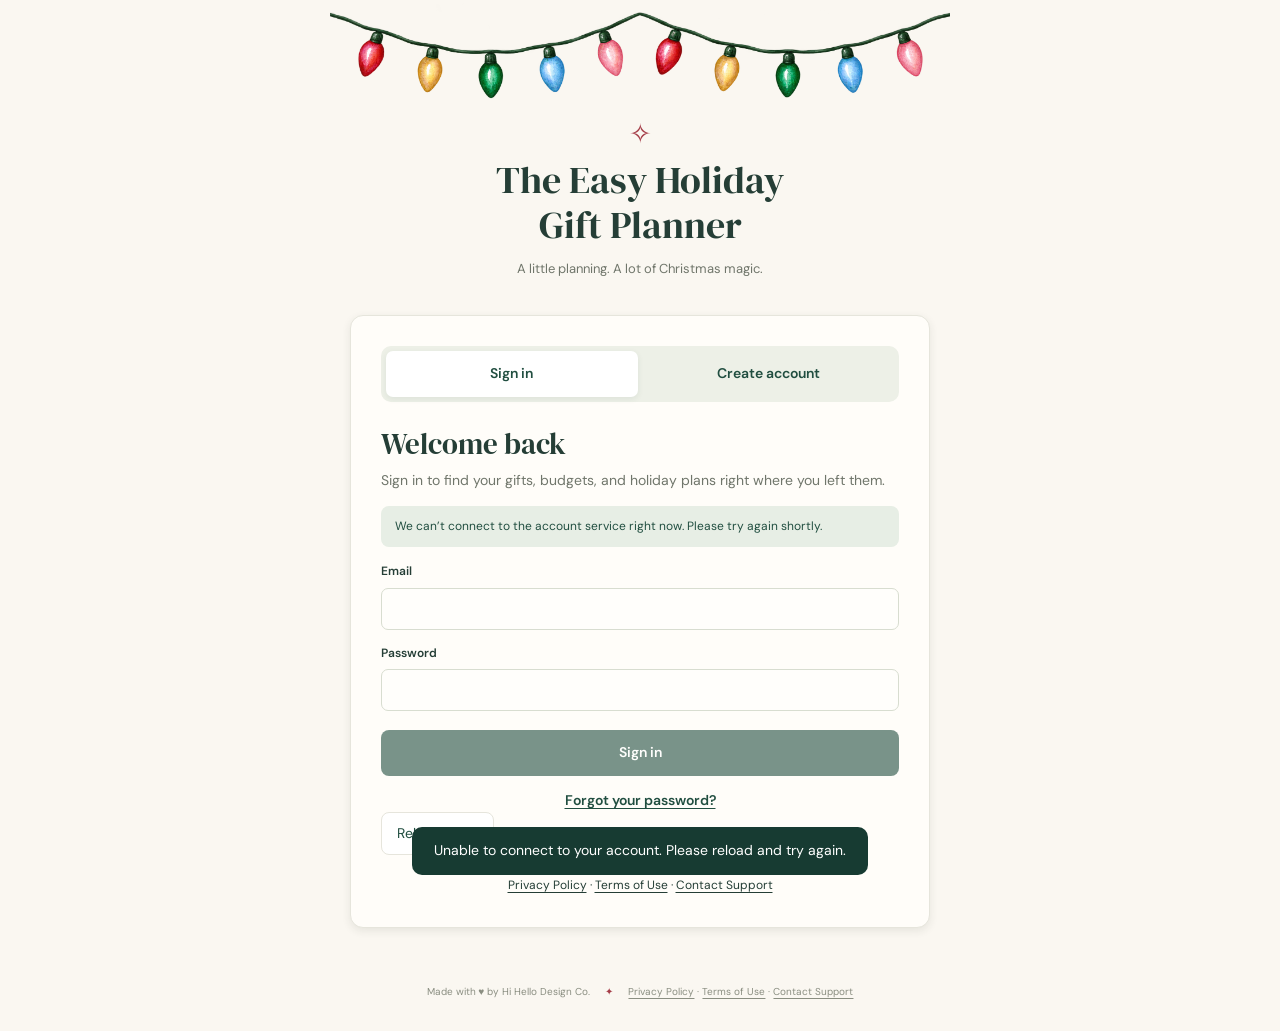
==== public/index.html @ 4f7a348e "Add files via upload" ====
<!doctype html>
<html lang="en"><head><meta charset="utf-8"><meta name="viewport" content="width=device-width,initial-scale=1"><meta name="theme-color" content="#214e40"><meta name="description" content="A little planning. A lot of Christmas magic. Your gifts, holiday budget, and wrapping plans in one beautiful place."><title>The Easy Holiday Gift Planner</title><link rel="manifest" href="manifest.webmanifest"><link rel="apple-touch-icon" href="assets/pwa-icon-192.png"><meta name="apple-mobile-web-app-capable" content="yes"><meta name="apple-mobile-web-app-status-bar-style" content="default"><link rel="stylesheet" href="style.css"><script src="config.js"></script><script src="model.js"></script><script src="app.js" defer></script><script src="pwa-register.js" defer></script></head><body class="auth-locked">
<a class="skip" href="#main">Skip to content</a><aside id="sidebar"><a class="brand" href="#dashboard"><span class="brand-icon">✧</span><span class="brand-name">The Easy Holiday<br><b>Gift Planner</b></span></a><nav aria-label="Main navigation"><a href="#dashboard" data-page="dashboard"><img class="nav-icon" src="assets/dashboard-icon.png" alt="" aria-hidden="true"> Dashboard</a><a href="#gifts" data-page="gifts"><img class="nav-icon" src="assets/gift-log.png" alt="" aria-hidden="true"> Gift log <small id="gift-count"></small></a><a href="#setup" data-page="setup"><img class="nav-icon" src="assets/setup-icon.png" alt="" aria-hidden="true"> Setup & budget</a><a href="#account" data-page="account"><img class="nav-icon" src="assets/account-icon.png" alt="" aria-hidden="true"> Account & backups</a></nav><div class="sidebar-note"><span>✶</span><p>More thoughtful giving.<br>Less last-minute rushing.</p></div><div class="save-state" id="save-state" role="status">Opening your planner…</div><div class="side-bottom">Made for a little peace & joy.</div></aside>
<div class="shell"><header class="topbar"><div><span class="eyebrow">YOUR COZY CHRISTMAS COMPANION</span><span id="mode-pill" class="pill"></span></div><div class="topbar-actions"><button type="button" id="install-app-button" class="install-app-button" hidden>▣ Install App</button><button class="primary" data-action="add">＋ Add a gift</button></div></header><main id="main" tabindex="-1"></main><footer>Made with ♥ by Hi Hello Design Co. <span>✦</span> <a href="#privacy" data-legal="privacy">Privacy Policy</a> · <a href="#terms" data-legal="terms">Terms of Use</a> · <a href="mailto:nichole@hihellodesign.com">Contact Support</a></footer></div>
<dialog id="install-help-dialog" aria-labelledby="install-help-title"><div class="modal-head"><div><span class="eyebrow">TAKE YOUR PLANNER WITH YOU</span><h2 id="install-help-title">Add to Home Screen</h2></div><button type="button" class="icon-button" id="install-help-close" aria-label="Close instructions">×</button></div><div id="install-help-content"></div><div class="modal-footer"><button type="button" class="primary" id="install-help-done">Got it!</button></div></dialog><dialog id="gift-dialog"><form id="gift-form"><div class="modal-head"><div><span class="eyebrow">SOMETHING JUST FOR THEM</span><h2 id="gift-title">Add a Gift</h2></div><button type="button" class="icon-button" data-close aria-label="Close gift form">×</button></div><input type="hidden" name="id"><div class="form-grid"><label>Recipient name<input name="recipient" required maxlength="100" placeholder="Who is it for?" autocomplete="off"></label><label>Category<select name="category" required></select></label><label class="wide">Gift<input name="name" required maxlength="200" placeholder="A thoughtful little something…"></label><label>Gift type<select name="type"><option value="gift">Present</option><option value="stocking">Stocking stuffer</option></select></label><label>Buy by (optional)<input type="date" name="buyBy"></label><label>Gift cost ($)<input type="number" name="cost" min="0" max="1000000" step="0.01" placeholder="Not priced yet"></label><label>Shipping cost ($)<input type="number" name="shipping" min="0" max="1000000" step="0.01" value="0"></label><label>Delivery option<select name="delivery"><option value="in-person">In-person</option><option value="shipped">Shipped</option></select></label><label>Gift status<select name="status"><option value="not wrapped">Not wrapped</option><option value="wrapped">Wrapped</option><option value="shipped">Shipped</option></select></label><label class="check-label wide"><input type="checkbox" name="purchased"> Purchased <span>Count this gift and its shipping cost in spending.</span></label><label class="wide">Recipient address<textarea name="address" rows="2" maxlength="1000" placeholder="Mailing address, if shipping"></textarea></label><label class="wide">Product or tracking link<input type="url" name="link" placeholder="https://example.com/item" pattern="https?://.+" title="Enter a complete http:// or https:// link" maxlength="2000"></label><label class="wide">Notes<textarea name="notes" rows="2" maxlength="2000" placeholder="Size, favorite color, hiding spot…"></textarea></label></div><p id="gift-error" role="alert" class="error"></p><div class="modal-footer"><button type="button" class="ghost" data-close>Cancel</button><button class="primary" type="submit">Save gift</button></div></form></dialog>
<dialog id="category-dialog"><form id="category-delete-form"><h2>Move gifts before deleting</h2><p id="category-delete-message"></p><label>Move these gifts to<select id="category-reassign" required></select></label><div class="modal-footer"><button type="button" class="ghost" data-close>Cancel</button><button type="submit" class="danger">Move gifts & delete category</button></div></form></dialog><dialog id="password-dialog"><form id="password-form"><h2>A fresh password</h2><label>New password<input type="password" name="password" autocomplete="new-password" minlength="8" required></label><p id="password-error" class="error" role="alert"></p><div class="modal-footer"><button class="primary" type="submit">Update password</button></div></form></dialog><div id="toast" role="status"></div><input type="file" id="restore-file" accept="application/json,.json" hidden>
</body></html>
---- public/style.css ----
@import url('https://fonts.googleapis.com/css2?family=DM+Sans:wght@400;500;600;700&family=DM+Serif+Display:ital@0;1&family=Sacramento&display=swap');
:root{--green:#214e40;--deep:#173b32;--red:#a53d48;--sage:#e7eee5;--cream:#faf7f1;--ink:#253e36;--muted:#70766b;--border:#e6e5dc;--blush:#f5e8e5;--gold:#ad7b30}*{box-sizing:border-box}body{margin:0;background:var(--cream);color:var(--ink);font:14px/1.55 'DM Sans',sans-serif}button,input,select,textarea{font:inherit}button,a,input,select,textarea{touch-action:manipulation}button{cursor:pointer}a{color:var(--green)}button:disabled{opacity:.6;cursor:wait}button:focus-visible,a:focus-visible,input:focus-visible,select:focus-visible,textarea:focus-visible{outline:3px solid #ae7d38;outline-offset:3px}h1,h2,h3,p{margin-top:0}h1,h2,h3{font-family:'DM Serif Display',Georgia,serif;font-weight:400;line-height:1.2}h1{font-size:40px;margin-bottom:10px}h2{font-size:25px;margin-bottom:8px}h3{font-size:20px;margin-bottom:5px}small,.muted{color:var(--muted)}.eyebrow,.side-label{font-size:10px;letter-spacing:1.8px;font-weight:700}.eyebrow{color:var(--muted)}#sidebar{position:fixed;inset:0 auto 0 0;width:236px;padding:36px 22px 20px;background:#f0f1e9;border-right:1px solid #dedfd3;display:flex;flex-direction:column;z-index:10}.brand{text-decoration:none;display:flex;align-items:center;gap:10px;line-height:1.2;font-size:14px}.brand b{font-family:'DM Serif Display',Georgia,serif;font-size:28px;font-weight:400}.brand-icon{font-size:45px;color:var(--red)}.side-label{color:#899080;margin:46px 12px 14px;font-size:9px}nav{display:grid;gap:7px}nav a{display:flex;align-items:center;gap:12px;padding:13px 14px;border-radius:9px;text-decoration:none;font-size:13px}nav a.active{background:var(--green);color:#fff;box-shadow:0 4px 12px #214e4012}nav a span{font-size:20px;line-height:1}nav small{margin-left:auto;color:inherit;background:#ffffff20;border-radius:5px;padding:0 5px}.sidebar-note{margin:auto 8px 35px;text-align:center;color:#6e7866;font:italic 17px Georgia,serif}.sidebar-note>span{color:var(--red);font-size:40px;display:block;margin-bottom:14px}.sidebar-note p{line-height:1.8}.save-state{padding:10px;background:#fff9;border:1px solid var(--border);border-radius:8px;font-size:11px}.side-bottom{text-align:center;font-size:10px;color:var(--muted);margin-top:18px}.shell{margin-left:236px;max-width:1800px}.topbar{display:flex;align-items:center;justify-content:space-between;padding:22px 40px;border-bottom:1px solid var(--border);background:#fff9;gap:12px}.topbar>div{display:flex;gap:16px;align-items:center}.pill{font-size:10px;padding:4px 9px;border-radius:20px;background:var(--sage);white-space:nowrap}button.primary,.primary{border:0;background:var(--green);color:white;padding:12px 19px;border-radius:8px;font-weight:600}.primary:hover{background:var(--deep)}button.ghost{background:white;border:1px solid var(--border);border-radius:8px;padding:10px 15px;color:var(--green)}button.danger{background:var(--red);color:white;border:0;border-radius:8px;padding:10px 15px}.icon-button{border:0;background:transparent;font-size:24px;color:var(--muted);padding:2px 8px}.small-button{font-size:12px;padding:7px 11px!important}.link-button{padding:0;border:0;background:transparent;color:var(--green);font-weight:600;text-decoration:underline;text-underline-offset:3px}main{padding:25px 40px 15px;min-height:80vh}.hero{height:215px;position:relative;display:flex;align-items:center;justify-content:center;text-align:center;border-bottom:1px solid #d8dece;margin:-6px -15px 25px;overflow:hidden}.hero img{position:absolute;inset:0;width:100%;height:100%;object-fit:fill;pointer-events:none}.hero-copy{position:relative;background:#faf7f1d9;padding:8px 20px;border-radius:80px;max-width:60%}.hero h1{font-family:Sacramento,cursive;font-size:57px;margin:0;color:#8f303d;line-height:1.15}.hero p{font-size:12px;margin:5px 0}.welcome{display:flex;justify-content:space-between;align-items:center;margin-bottom:20px;gap:16px}.welcome h2{margin:0}.welcome p{font-size:12px;margin:5px 0 0}.countdown{border:1px solid #e5d8c3;border-radius:9px;padding:9px 14px;display:flex;gap:12px;align-items:center;background:#fffbf1;min-width:215px}.countdown .number{font:36px 'DM Serif Display',serif;color:var(--red);line-height:1}.countdown small{font-size:10px}.countdown b{display:block;font-size:11px}.countdown-progress{height:4px;background:#e7e1d3;margin-top:5px;border-radius:3px;overflow:hidden}.countdown-progress span{display:block;height:100%;background:var(--red)}.stats{display:grid;grid-template-columns:1.45fr 1fr 1fr;gap:16px;margin-bottom:20px}.card{background:#fffdf9;border:1px solid var(--border);border-radius:13px;padding:23px;box-shadow:0 3px 8px #273a2718}.budget-card{background:var(--green);color:#fff;position:relative;overflow:hidden}.budget-card .eyebrow{color:#d4dfd2}.budget-card .value{font:47px 'DM Serif Display',serif;margin:11px 0 2px}.budget-card small{color:#d3dfd3;font-size:11px}.budget-card:after{content:'✧';font:140px Georgia;color:#ffffff10;position:absolute;right:8px;top:0}.budget-card.over{background:#8e3945}.stat-top{display:flex;justify-content:space-between;align-items:center;margin-bottom:15px}.stat-icon{color:var(--red);font-size:26px}.stat-num{font:34px 'DM Serif Display',serif}.stat-num small{font:13px 'DM Sans',sans-serif}.progress{height:7px;border-radius:20px;overflow:hidden;background:#eceee5;margin:12px 0}.progress>span{display:block;height:100%;background:#839c7d;border-radius:20px}.stat-split{display:flex;justify-content:space-between;gap:8px;font-size:11px}.ready-numbers{display:flex;gap:30px}.ready-numbers b{font:27px 'DM Serif Display',serif;display:block}.ready-numbers small{font-size:10px}.grid{display:grid;grid-template-columns:1.25fr 1fr;gap:20px}.section-head{display:flex;align-items:center;justify-content:space-between;gap:10px;margin-bottom:18px}.section-head p{margin:5px 0 0;font-size:11px;color:var(--muted)}.section-head h2{font-size:23px;margin:0}.badge{background:var(--sage);border-radius:20px;padding:4px 10px;font-size:11px;white-space:nowrap}.budget-line{margin:17px 0}.budget-line>div{display:flex;justify-content:space-between;gap:8px;font-size:12px}.budget-line .progress{margin:8px 0 3px;height:6px}.budget-line small{font-size:10px}.over-text{color:#a43543!important}.legend{display:flex;gap:20px;font-size:10px;color:var(--muted)}.dot{display:inline-block;width:7px;height:7px;border-radius:50%;background:#839c7d;margin-right:5px}.callout{border-radius:8px;background:#f4ede0;color:#7e602f;padding:11px 14px;font-size:12px;margin:15px 0;overflow-wrap:anywhere}.callout.error{background:#f7e7e6;color:#993644}.callout.info{background:var(--sage);color:var(--green)}.recipient-row{display:flex;align-items:center;gap:12px;padding:13px 0;border-bottom:1px solid #eeeae0}.recipient-row:last-child{border-bottom:0}.avatar{width:33px;height:33px;border-radius:50%;background:#edeede;display:grid;place-items:center;color:#71795f;font-family:Georgia;font-size:16px;flex-shrink:0}.recipient-info{flex:1;min-width:0}.recipient-info b{display:block;font-size:12px}.recipient-info small{display:block;font-size:10px;overflow-wrap:anywhere}.recipient-row button{background:#f3f0e8;border:0;color:var(--green);font-size:10px;padding:7px 10px;border-radius:6px}.task-card{background:#fbf1ed}.task-card .avatar{background:#efdfd6;color:var(--red)}.empty{text-align:center;padding:28px 10px;color:var(--muted);font-size:12px}.empty>span{display:block;font-size:30px;color:#8aa286;margin-bottom:8px}.full{grid-column:1/-1}.info-strip{display:flex;gap:12px;margin:18px 0;align-items:center;color:var(--muted);font-size:11px}.page-heading{display:flex;justify-content:space-between;align-items:center;margin:15px 0 28px}.page-heading p{color:var(--muted);margin:6px 0}.page-heading h1{font-size:35px;margin:0}.toolbar{display:flex;gap:10px;align-items:center;flex-wrap:wrap;margin-bottom:20px}.toolbar input{flex:1;min-width:160px}.toolbar select{width:auto}.table-wrap{overflow:auto;border:1px solid var(--border);border-radius:10px}table{width:100%;border-collapse:collapse;font-size:12px;background:#fffdf9}th{text-align:left;padding:13px 12px;background:#e8ede3;color:var(--green);white-space:nowrap;font-size:10px;letter-spacing:.5px;text-transform:uppercase}td{padding:14px 12px;border-top:1px solid #eeeae2;vertical-align:middle}td:nth-child(3){min-width:150px}td .sub{display:block;font-size:10px;color:var(--muted)}td select{font-size:11px;padding:6px;min-width:100px;width:auto;background:#f1f3ea}td input[type=checkbox]{width:19px;height:19px}td .recipient{font-weight:600}td:last-child{white-space:nowrap}.gift-name{display:block;font-weight:500}.cell-note{max-width:180px;display:block;overflow-wrap:anywhere;font-size:11px}input,select,textarea{border:1px solid #d8ddd0;background:#fffefb;border-radius:7px;color:var(--ink);padding:10px 11px;width:100%;min-height:42px}textarea{resize:vertical}input[type=checkbox]{width:17px;min-height:auto;height:17px;accent-color:var(--green);cursor:pointer}label{display:block;font-size:12px;font-weight:600}label input,label select,label textarea{margin-top:7px;font-weight:400}.setup-grid{display:grid;grid-template-columns:1fr 1.5fr;gap:22px}.form-grid{display:grid;grid-template-columns:1fr 1fr;gap:17px}.wide{grid-column:1/-1}.stack{display:grid;gap:20px}.category-row{display:grid;grid-template-columns:1fr 115px 35px;gap:8px;margin:12px 0;align-items:end}.category-row input{min-width:0}.category-row button{align-self:center;margin-top:18px}.allocation{padding:15px;background:var(--sage);border-radius:8px;margin:20px 0;font-size:12px}.allocation.warn{background:#f8ecdf;color:#88612e}.actions{display:flex;gap:10px;flex-wrap:wrap}.settings-card{max-width:760px;margin-bottom:22px}.account-label{display:block;word-break:break-all}footer{padding:30px 40px;font-size:10px;color:#8a8e81;text-align:center}footer span{margin:0 12px;color:var(--red)}dialog{border:0;border-radius:16px;background:var(--cream);color:var(--ink);padding:28px;width:min(680px,94vw);max-height:90dvh;box-shadow:0 24px 90px #10291d44}dialog::backdrop{background:#183b3266;backdrop-filter:blur(4px)}.modal-head{display:flex;align-items:center;justify-content:space-between;margin-bottom:20px}.modal-head h2{margin:5px 0;font-size:30px}.modal-footer{display:flex;justify-content:flex-end;gap:10px;margin-top:22px}.check-label{display:flex;align-items:center;gap:9px;padding:9px;background:var(--sage);border-radius:8px}.check-label input{margin:0}.check-label span{font-size:10px;font-weight:400}.error{color:var(--red)}#toast{position:fixed;bottom:25px;left:50%;transform:translate(-50%,20px);opacity:0;pointer-events:none;transition:.2s;background:var(--deep);color:white;padding:13px 22px;border-radius:10px;z-index:30;max-width:90vw}#toast.show{opacity:1;transform:translate(-50%,0)}.skip{position:fixed;top:-100px;left:10px;z-index:100;background:white;padding:10px}.skip:focus{top:10px}.sample-banner{background:#f4eddf;border:1px dashed #d9c89d;padding:10px 15px;border-radius:9px;font-size:11px;display:flex;align-items:center;justify-content:space-between;gap:14px;margin-bottom:20px}.auth-form{display:grid;gap:14px;max-width:420px}.notes-field{font:italic 16px/1.8 Georgia,serif;background:#fffaf4;border-color:#e9ded0}.list-scroll{max-height:365px;overflow:auto}.pill-status{font-size:10px;padding:4px 8px;background:var(--sage);border-radius:12px}.quick-filters{display:flex;gap:6px;flex-wrap:wrap}.quick-filters button{background:white;border:1px solid var(--border);border-radius:20px;padding:6px 12px;font-size:11px;color:var(--ink)}.quick-filters button.selected{background:var(--green);color:white}.link-cell{white-space:nowrap}.mobile-label{display:none}
@media(min-width:1500px){main{padding:30px 60px}.hero{height:250px}.hero h1{font-size:65px}.card{padding:27px}.grid{gap:24px}}
@media(max-width:1150px){#sidebar{width:200px;padding:30px 14px}.shell{margin-left:200px}.brand b{font-size:24px}main{padding:20px 23px}.topbar{padding:18px 23px}.topbar .eyebrow{display:none}.hero h1{font-size:46px}.hero-copy{max-width:62%}.hero{height:180px}.stats{gap:12px}.card{padding:18px}.budget-card .value{font-size:39px}.grid{grid-template-columns:1fr 1fr}.stat-num{font-size:29px}.setup-grid{grid-template-columns:1fr}}
@media(max-width:760px){#sidebar{position:sticky;top:0;width:100%;height:auto;padding:8px 14px;border-right:0;border-bottom:1px solid var(--border);display:block}.brand{display:none}.side-label,.sidebar-note,.side-bottom,.save-state{display:none}nav{display:flex;justify-content:space-around;gap:3px}nav a{padding:9px 8px;font-size:10px;border-radius:7px;display:flex;flex-direction:column;gap:5px;flex:1;text-align:center;line-height:1.2}nav a span{font-size:19px}nav small{display:none}.shell{margin:0}.topbar{padding:12px 18px}.topbar .primary{padding:9px 12px;font-size:12px}main{padding:16px}.hero{height:150px;margin:-4px -5px 18px}.hero h1{font-size:34px}.hero-copy{max-width:65%;padding:8px 10px}.hero p{font-size:9px}.hero img{object-fit:cover}.welcome{align-items:flex-start}.welcome h2{font-size:23px}.welcome p{font-size:10px}.countdown{min-width:140px;padding:8px;gap:8px}.countdown .number{font-size:29px}.countdown b{font-size:9px}.countdown small{font-size:9px}.stats{grid-template-columns:1fr 1fr;gap:12px}.budget-card{grid-column:1/-1}.budget-card .value{font-size:48px}.stat-top{margin-bottom:9px}.stat-top .eyebrow{font-size:9px;letter-spacing:1px}.stat-num{font-size:30px}.ready-numbers{gap:17px}.grid{grid-template-columns:1fr;gap:16px}.card{padding:19px}.section-head h2{font-size:23px}.page-heading h1{font-size:30px}.page-heading{margin:8px 0 20px}.page-heading p{font-size:12px}.sample-banner{align-items:flex-start;font-size:10px}.setup-grid{gap:16px}.category-row{grid-template-columns:1fr 95px 30px}.form-grid{gap:12px}.check-label{flex-wrap:wrap}.check-label span{width:100%;padding-left:25px}dialog{padding:22px 18px}.toolbar>select{flex:1;width:100%}.toolbar input{width:100%;flex-basis:100%}table,tbody{display:block}thead{display:none}tr{display:grid;grid-template-columns:1fr 1fr;border:1px solid var(--border);border-radius:12px;margin-bottom:14px;background:#fffdf9;overflow:hidden}td{display:block;border:0;padding:9px 13px;min-width:0!important}td:before{content:attr(data-label);display:block;font-size:9px;text-transform:uppercase;letter-spacing:.8px;color:var(--muted);margin-bottom:4px}td:nth-child(1),td:nth-child(3){grid-column:1/-1}.table-wrap{border:0;border-radius:0;overflow:visible}table{background:transparent}td:nth-child(1){background:var(--sage)}td:nth-child(3){font-size:16px}td:last-child{grid-column:1/-1;text-align:right;background:#f8f5ed}.cell-note{max-width:none}.list-scroll{max-height:330px}footer{padding:22px 15px;font-size:9px}.info-strip{font-size:10px}.form-grid .wide{grid-column:1/-1}.form-grid>label{min-width:0}}
@media(prefers-reduced-motion:reduce){*{transition:none!important;scroll-behavior:auto!important}}

/* Custom artwork and readable desktop dashboard typography. */
.nav-icon{display:block;width:26px;height:26px;object-fit:contain;flex-shrink:0}
nav a.active .nav-icon{filter:brightness(0) invert(1)}
.dashboard-icon{display:block;width:50px;height:50px;object-fit:contain;flex-shrink:0}
.stat-top{gap:12px}.stats>.card{min-width:0}.stat-top .eyebrow{min-width:0}
@media(min-width:1000px){
 nav a{font-size:15px;padding:14px 12px;gap:11px}
 body[data-page="dashboard"] main{font-size:16px}
 body[data-page="dashboard"] .eyebrow{font-size:12px;letter-spacing:1.3px}
 body[data-page="dashboard"] .hero p{font-size:15px}
 body[data-page="dashboard"] .welcome h2{font-size:30px}
 body[data-page="dashboard"] .welcome p{font-size:14px}
 body[data-page="dashboard"] .countdown{min-width:250px;padding:12px 16px}
 body[data-page="dashboard"] .countdown .number{font-size:42px}
 body[data-page="dashboard"] .countdown b{font-size:14px}
 body[data-page="dashboard"] .countdown small{font-size:12px}
 body[data-page="dashboard"] .stats{grid-template-columns:minmax(0,1.45fr) minmax(0,1fr) minmax(0,1fr)}
 body[data-page="dashboard"] .budget-card .value{font-size:52px}
 body[data-page="dashboard"] .budget-card small{font-size:14px;line-height:1.6}
 body[data-page="dashboard"] .stat-num{font-size:40px}
 body[data-page="dashboard"] .stat-num small{font-size:15px}
 body[data-page="dashboard"] .stats>.card>small{font-size:14px;line-height:1.5}
 body[data-page="dashboard"] .stat-split{font-size:14px;flex-wrap:wrap}
 body[data-page="dashboard"] .ready-numbers{gap:15px}
 body[data-page="dashboard"] .ready-numbers>div{min-width:0;flex:1}
 body[data-page="dashboard"] .ready-numbers b{font-size:32px}
 body[data-page="dashboard"] .ready-numbers small{font-size:13px;line-height:1.5}
 body[data-page="dashboard"] .section-head{align-items:flex-start}
 body[data-page="dashboard"] .section-head h2{font-size:27px}
 body[data-page="dashboard"] .section-head p{font-size:14px;line-height:1.6}
 body[data-page="dashboard"] .section-head .link-button{font-size:14px;white-space:nowrap}
 body[data-page="dashboard"] .badge{font-size:13px}
 body[data-page="dashboard"] .budget-line{margin:21px 0}
 body[data-page="dashboard"] .budget-line>div{font-size:15px;flex-wrap:wrap}
 body[data-page="dashboard"] .budget-line small{font-size:13px}
 body[data-page="dashboard"] .legend{font-size:12px}
 body[data-page="dashboard"] .callout{font-size:14px;line-height:1.7}
 body[data-page="dashboard"] .recipient-info b{font-size:16px}
 body[data-page="dashboard"] .recipient-info small{font-size:14px;line-height:1.6}
 body[data-page="dashboard"] .recipient-row{padding:16px 0;align-items:flex-start}
 body[data-page="dashboard"] .recipient-row button{font-size:13px;padding:8px 12px;flex-shrink:0}
 body[data-page="dashboard"] .avatar{width:39px;height:39px;font-size:19px}
 body[data-page="dashboard"] .notes-field{font-size:19px}
 body[data-page="dashboard"] .info-strip{font-size:13px;line-height:1.6}
 body[data-page="dashboard"] .empty{font-size:15px}
 body[data-page="dashboard"] .list-scroll{max-height:430px}
 body[data-page="dashboard"] .sample-banner{font-size:13px}
}
@media(max-width:760px){.nav-icon{width:23px;height:23px}.dashboard-icon{width:39px;height:39px}.stat-top{gap:7px}}

/* Stocking summaries share existing budgets; desktop menu size is explicit. */
@media(min-width:761px){nav a{font-size:13px}}
.stocking-section{margin:22px 0}.stocking-grid{display:grid;grid-template-columns:repeat(3,minmax(0,1fr));gap:16px}.stocking-card{padding:20px;border:1px solid #ead9d3;background:#fcf3ef;border-radius:11px;min-width:0}.stocking-heading{display:flex;align-items:center;justify-content:space-between;gap:10px;margin-bottom:15px}.stocking-heading h3{font-size:24px;overflow-wrap:anywhere}.stocking-card p{font-size:14px;margin-bottom:8px}.stock-money{margin:13px 0 5px;font-size:14px}.stock-money b{font:26px 'DM Serif Display',serif}.stocking-card small{font-size:13px;display:block}.stocking-card .actions{margin-top:16px}.stock-filled{background:#d9e7d3;color:#214e40}.stock-hint{margin-top:9px;color:#7e756a}.stock-budget-list{margin:18px 0}.stock-budget-row{display:flex;align-items:center;gap:14px;padding:12px 0;border-bottom:1px solid var(--border)}.stock-budget-row>div{flex:1}.stock-budget-row small{display:block;font-size:12px}.stock-budget-form{display:grid;grid-template-columns:1fr 160px auto;gap:15px;align-items:end}.stock-budget-form button{min-height:43px}button:disabled{cursor:not-allowed}
@media(max-width:1150px){.stocking-grid{grid-template-columns:repeat(2,minmax(0,1fr))}.stock-budget-form{grid-template-columns:1fr 1fr}.stock-budget-form button{grid-column:1/-1}}
@media(max-width:760px){.stocking-grid{grid-template-columns:1fr}.stocking-section>.section-head{align-items:flex-start;flex-wrap:wrap}.stock-budget-row{flex-wrap:wrap}.stock-budget-row>div{flex-basis:50%}.stock-budget-form{grid-template-columns:1fr}.stocking-card{padding:18px}}

/* A temporary shopping calculation, visually attached to remaining budget. */
.quick-calculator{position:relative;z-index:1;margin-top:18px;padding:15px;background:#ffffff14;border:1px solid #ffffff38;border-radius:9px;color:#fff}
.calculator-heading{display:flex;justify-content:space-between;gap:12px;align-items:center;margin-bottom:9px}.calculator-heading h3{font-family:'DM Sans',sans-serif;font-size:15px;font-weight:600;margin:0;color:#fff}.calculator-clear{background:transparent;border:0;color:#fff;text-decoration:underline;text-underline-offset:3px;font-size:12px;padding:3px 0}.quick-calculator label{font-size:12px;color:#edf2e7;font-weight:400;line-height:1.5}.quick-calculator input{margin-top:7px;background:#fffdf8;color:var(--green);font-size:17px;min-height:42px;padding:8px 10px}.quick-calculator output{display:block;font-weight:600;font-size:14px;line-height:1.5;margin-top:10px;color:white}.quick-calculator p{font-size:11px;line-height:1.5;color:#e0e8da;margin:7px 0 0}.budget-card:after{pointer-events:none}
@media(min-width:1000px){.quick-calculator label{font-size:13px}.quick-calculator output{font-size:15px}.quick-calculator p{font-size:12px}}

.quick-calculator summary{cursor:pointer;font-size:15px;font-weight:600}.quick-calculator summary span{font-size:11px;font-weight:400;margin-left:8px;color:#e0e8da}.calculator-content{padding-top:14px}

/* Seamlessly repeated watercolor string lights replace the large header scene. */
.hero.light-header{height:auto;min-height:0;display:block;overflow:hidden;padding:0 0 18px;margin-top:-14px;border-bottom:1px solid var(--border)}
.light-strand{height:104px;width:100%;background-image:url('assets/christmas-lights.png');background-repeat:repeat-x;background-size:620px auto;background-position:left -48px;pointer-events:none}
.light-header .hero-copy{max-width:100%;background:transparent;padding:5px 20px 0;border-radius:0}
.light-header h1{font-size:48px;line-height:1.2;margin:0}
.light-header p{margin:5px 0 0}
@media(min-width:1500px){.light-header h1{font-size:54px}}
@media(max-width:760px){.hero.light-header{padding-bottom:16px;margin-top:-12px}.light-strand{height:77px;background-size:460px auto;background-position:left -36px}.light-header .hero-copy{max-width:100%;padding:5px 12px 0}.light-header h1{font-size:35px}.light-header p{font-size:12px}}

/* Personal welcome replaces the former title and marketing copy. */
.hero.light-header{padding-bottom:0;margin-bottom:24px;border-bottom:0}
.personal-welcome{font-size:34px;line-height:1.25;margin:0;overflow-wrap:anywhere}
.welcome>div:first-child{min-width:0}
@media(max-width:760px){.hero.light-header{padding-bottom:0;margin-bottom:18px}.personal-welcome{font-size:26px}.welcome .countdown{flex-shrink:0}}

/* Planner branding and breathing room after removing the sidebar tagline. */
.brand-name{font-size:13px;line-height:1.35}.brand-name b{font-size:27px}
@media(min-width:761px){#sidebar nav{margin-top:38px}}
@media(min-width:761px) and (max-width:1150px){.brand{gap:7px}.brand-icon{font-size:35px}.brand-name{font-size:12px}.brand-name b{font-size:24px}}

/* Public front door: only authenticated customers see the live planner. */
.auth-locked #sidebar,.auth-locked .topbar{display:none}.auth-locked .shell{margin-left:0;max-width:none}.auth-locked main{max-width:none;padding:0 20px 25px;min-height:85vh}.auth-welcome{max-width:580px;margin:0 auto}.auth-welcome>.light-strand{width:calc(100% + 40px);margin-left:-20px}.auth-brand{text-align:center;padding:9px 0 23px}.auth-brand>span{font-size:27px;color:var(--red)}.auth-brand h1{font-size:38px;margin:3px 0 10px}.auth-brand p{font-size:13px;color:var(--muted)}.auth-card{padding:30px}.auth-card h2{margin-top:25px;font-size:29px}.auth-card .auth-form{max-width:none}.auth-card .auth-form button.primary{margin-top:5px}.auth-card .auth-form small{display:block;font-weight:400;font-size:12px;margin-top:7px}.auth-tabs{display:flex;gap:5px;background:#edf0e7;padding:5px;border-radius:10px}.auth-tabs button{flex:1;border:0;border-radius:7px;background:transparent;padding:12px;color:var(--green);font-weight:600}.auth-tabs button.selected{background:white;box-shadow:0 2px 6px #214e4015}.auth-preview{border-top:1px solid var(--border);padding-top:17px;margin-top:18px;font-size:12px;text-align:center}
@media(max-width:760px){.auth-card{padding:23px}.auth-brand h1{font-size:33px}.auth-locked main{padding-left:15px;padding-right:15px}.auth-card h2{font-size:26px}}

/* Prominent, accessible account creation feedback */
.auth-notice[hidden]{display:none!important}
.auth-notice{display:flex;align-items:flex-start;gap:14px;margin:18px 0 4px;padding:18px;border-radius:12px;border:2px solid;box-shadow:0 4px 14px rgba(0,0,0,.06);line-height:1.5;font-size:14px}
.auth-notice strong,.auth-notice span span{display:block}
.auth-notice strong{font-size:17px;margin-bottom:5px}
.auth-notice-icon{flex:none;display:grid;place-items:center;width:30px;height:30px;border-radius:50%;font-size:19px;font-weight:800}
.auth-notice-error{background:#fff0ee;border-color:#b84239;color:#7f201c}
.auth-notice-error .auth-notice-icon{background:#b84239;color:white}
.auth-notice-success{background:#eaf6ed;border-color:#287348;color:#174e32}
.auth-notice-success .auth-notice-icon{background:#287348;color:white}

/* Launch privacy and account controls */
.legal-links{margin-top:20px;text-align:center;font-size:12px;line-height:1.8}.legal-links a,.legal-page a,footer a{color:inherit;text-decoration:underline;text-underline-offset:3px}.legal-page{max-width:800px;margin:25px auto;line-height:1.75}.legal-page h1{margin-top:20px}.legal-page h2{margin-top:24px}.danger-zone{border:1px solid #bd776e}.danger-zone .danger{background:#a63830;color:white;border-radius:10px;padding:12px 18px;border:0;cursor:pointer}footer{line-height:1.8}footer a{white-space:nowrap}

/* Installable PWA action */
.topbar-actions{display:flex;align-items:center;gap:10px;flex-wrap:wrap;justify-content:flex-end}
.install-app-button{border:1px solid #a9bba9;background:#edf3e9;color:var(--green);border-radius:8px;padding:11px 15px;font-weight:700;white-space:nowrap}
.install-app-button:hover{background:#e0ecdc}
.install-app-button[hidden]{display:none!important}
.install-steps{padding-left:22px;line-height:1.9}.install-steps li{margin-bottom:9px}.install-note{background:var(--sage);padding:12px;border-radius:9px;font-size:12px}
@media(max-width:760px){.topbar-actions{gap:6px}.install-app-button{padding:9px 10px;font-size:12px}.topbar{gap:7px}.topbar>div:first-child{min-width:0}.topbar .pill{white-space:normal}}
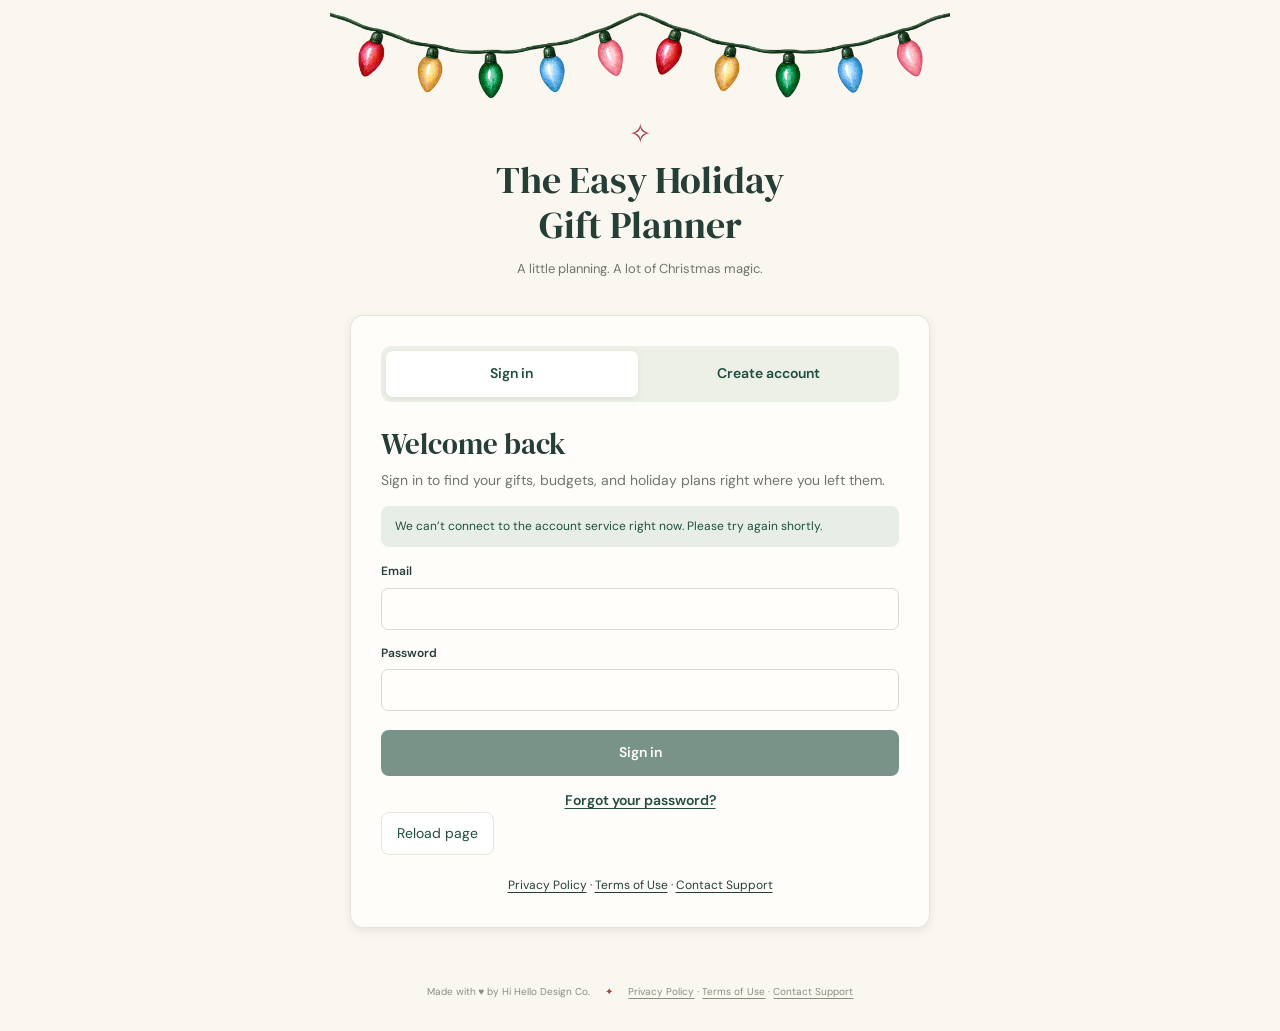
==== commit 8c56ec9e: "Add files via upload" ====
--- a/public/index.html
+++ b/public/index.html
@@ -1,5 +1,5 @@
 <!doctype html>
-<html lang="en"><head><meta charset="utf-8"><meta name="viewport" content="width=device-width,initial-scale=1"><meta name="theme-color" content="#214e40"><meta name="description" content="A little planning. A lot of Christmas magic. Your gifts, holiday budget, and wrapping plans in one beautiful place."><title>The Easy Holiday Gift Planner</title><link rel="manifest" href="manifest.webmanifest"><link rel="apple-touch-icon" href="assets/pwa-icon-192.png"><meta name="apple-mobile-web-app-capable" content="yes"><meta name="apple-mobile-web-app-status-bar-style" content="default"><link rel="stylesheet" href="style.css"><script src="config.js"></script><script src="model.js"></script><script src="app.js" defer></script><script src="pwa-register.js" defer></script></head><body class="auth-locked">
+<html lang="en"><head><meta charset="utf-8"><meta name="viewport" content="width=device-width,initial-scale=1"><meta name="theme-color" content="#214e40"><meta name="description" content="A little planning. A lot of Christmas magic. Your gifts, holiday budget, and wrapping plans in one beautiful place."><title>The Easy Holiday Gift Planner</title><link rel="manifest" href="manifest.webmanifest"><link rel="apple-touch-icon" href="assets/pwa-icon-192.png"><meta name="apple-mobile-web-app-capable" content="yes"><meta name="apple-mobile-web-app-status-bar-style" content="default"><link rel="stylesheet" href="style.css"><script src="config.js"></script><script src="model.js"></script><script src="app.js" defer></script><script src="pwa-register.js?v=7" defer></script></head><body class="auth-locked">
 <a class="skip" href="#main">Skip to content</a><aside id="sidebar"><a class="brand" href="#dashboard"><span class="brand-icon">✧</span><span class="brand-name">The Easy Holiday<br><b>Gift Planner</b></span></a><nav aria-label="Main navigation"><a href="#dashboard" data-page="dashboard"><img class="nav-icon" src="assets/dashboard-icon.png" alt="" aria-hidden="true"> Dashboard</a><a href="#gifts" data-page="gifts"><img class="nav-icon" src="assets/gift-log.png" alt="" aria-hidden="true"> Gift log <small id="gift-count"></small></a><a href="#setup" data-page="setup"><img class="nav-icon" src="assets/setup-icon.png" alt="" aria-hidden="true"> Setup & budget</a><a href="#account" data-page="account"><img class="nav-icon" src="assets/account-icon.png" alt="" aria-hidden="true"> Account & backups</a></nav><div class="sidebar-note"><span>✶</span><p>More thoughtful giving.<br>Less last-minute rushing.</p></div><div class="save-state" id="save-state" role="status">Opening your planner…</div><div class="side-bottom">Made for a little peace & joy.</div></aside>
 <div class="shell"><header class="topbar"><div><span class="eyebrow">YOUR COZY CHRISTMAS COMPANION</span><span id="mode-pill" class="pill"></span></div><div class="topbar-actions"><button type="button" id="install-app-button" class="install-app-button" hidden>▣ Install App</button><button class="primary" data-action="add">＋ Add a gift</button></div></header><main id="main" tabindex="-1"></main><footer>Made with ♥ by Hi Hello Design Co. <span>✦</span> <a href="#privacy" data-legal="privacy">Privacy Policy</a> · <a href="#terms" data-legal="terms">Terms of Use</a> · <a href="mailto:nichole@hihellodesign.com">Contact Support</a></footer></div>
 <dialog id="install-help-dialog" aria-labelledby="install-help-title"><div class="modal-head"><div><span class="eyebrow">TAKE YOUR PLANNER WITH YOU</span><h2 id="install-help-title">Add to Home Screen</h2></div><button type="button" class="icon-button" id="install-help-close" aria-label="Close instructions">×</button></div><div id="install-help-content"></div><div class="modal-footer"><button type="button" class="primary" id="install-help-done">Got it!</button></div></dialog><dialog id="gift-dialog"><form id="gift-form"><div class="modal-head"><div><span class="eyebrow">SOMETHING JUST FOR THEM</span><h2 id="gift-title">Add a Gift</h2></div><button type="button" class="icon-button" data-close aria-label="Close gift form">×</button></div><input type="hidden" name="id"><div class="form-grid"><label>Recipient name<input name="recipient" required maxlength="100" placeholder="Who is it for?" autocomplete="off"></label><label>Category<select name="category" required></select></label><label class="wide">Gift<input name="name" required maxlength="200" placeholder="A thoughtful little something…"></label><label>Gift type<select name="type"><option value="gift">Present</option><option value="stocking">Stocking stuffer</option></select></label><label>Buy by (optional)<input type="date" name="buyBy"></label><label>Gift cost ($)<input type="number" name="cost" min="0" max="1000000" step="0.01" placeholder="Not priced yet"></label><label>Shipping cost ($)<input type="number" name="shipping" min="0" max="1000000" step="0.01" value="0"></label><label>Delivery option<select name="delivery"><option value="in-person">In-person</option><option value="shipped">Shipped</option></select></label><label>Gift status<select name="status"><option value="not wrapped">Not wrapped</option><option value="wrapped">Wrapped</option><option value="shipped">Shipped</option></select></label><label class="check-label wide"><input type="checkbox" name="purchased"> Purchased <span>Count this gift and its shipping cost in spending.</span></label><label class="wide">Recipient address<textarea name="address" rows="2" maxlength="1000" placeholder="Mailing address, if shipping"></textarea></label><label class="wide">Product or tracking link<input type="url" name="link" placeholder="https://example.com/item" pattern="https?://.+" title="Enter a complete http:// or https:// link" maxlength="2000"></label><label class="wide">Notes<textarea name="notes" rows="2" maxlength="2000" placeholder="Size, favorite color, hiding spot…"></textarea></label></div><p id="gift-error" role="alert" class="error"></p><div class="modal-footer"><button type="button" class="ghost" data-close>Cancel</button><button class="primary" type="submit">Save gift</button></div></form></dialog>
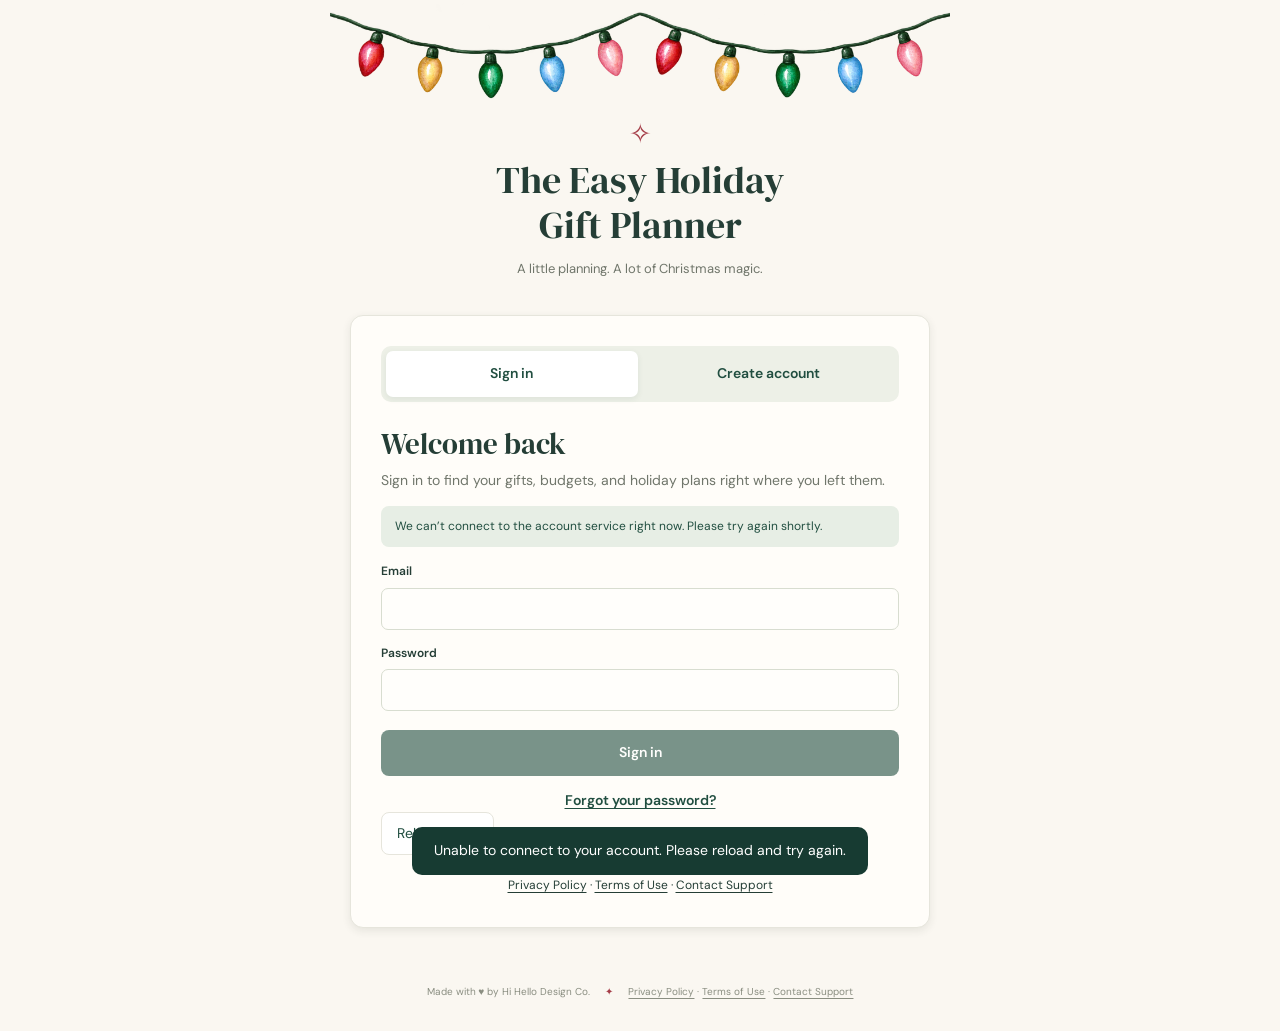
==== commit bc0cebd7: "Update index.html" ====
--- a/public/index.html
+++ b/public/index.html
@@ -1,7 +1,7 @@
 <!doctype html>
 <html lang="en"><head><meta charset="utf-8"><meta name="viewport" content="width=device-width,initial-scale=1"><meta name="theme-color" content="#214e40"><meta name="description" content="A little planning. A lot of Christmas magic. Your gifts, holiday budget, and wrapping plans in one beautiful place."><title>The Easy Holiday Gift Planner</title><link rel="manifest" href="manifest.webmanifest"><link rel="apple-touch-icon" href="assets/pwa-icon-192.png"><meta name="apple-mobile-web-app-capable" content="yes"><meta name="apple-mobile-web-app-status-bar-style" content="default"><link rel="stylesheet" href="style.css"><script src="config.js"></script><script src="model.js"></script><script src="app.js" defer></script><script src="pwa-register.js?v=7" defer></script></head><body class="auth-locked">
 <a class="skip" href="#main">Skip to content</a><aside id="sidebar"><a class="brand" href="#dashboard"><span class="brand-icon">✧</span><span class="brand-name">The Easy Holiday<br><b>Gift Planner</b></span></a><nav aria-label="Main navigation"><a href="#dashboard" data-page="dashboard"><img class="nav-icon" src="assets/dashboard-icon.png" alt="" aria-hidden="true"> Dashboard</a><a href="#gifts" data-page="gifts"><img class="nav-icon" src="assets/gift-log.png" alt="" aria-hidden="true"> Gift log <small id="gift-count"></small></a><a href="#setup" data-page="setup"><img class="nav-icon" src="assets/setup-icon.png" alt="" aria-hidden="true"> Setup & budget</a><a href="#account" data-page="account"><img class="nav-icon" src="assets/account-icon.png" alt="" aria-hidden="true"> Account & backups</a></nav><div class="sidebar-note"><span>✶</span><p>More thoughtful giving.<br>Less last-minute rushing.</p></div><div class="save-state" id="save-state" role="status">Opening your planner…</div><div class="side-bottom">Made for a little peace & joy.</div></aside>
-<div class="shell"><header class="topbar"><div><span class="eyebrow">YOUR COZY CHRISTMAS COMPANION</span><span id="mode-pill" class="pill"></span></div><div class="topbar-actions"><button type="button" id="install-app-button" class="install-app-button" hidden>▣ Install App</button><button class="primary" data-action="add">＋ Add a gift</button></div></header><main id="main" tabindex="-1"></main><footer>Made with ♥ by Hi Hello Design Co. <span>✦</span> <a href="#privacy" data-legal="privacy">Privacy Policy</a> · <a href="#terms" data-legal="terms">Terms of Use</a> · <a href="mailto:nichole@hihellodesign.com">Contact Support</a></footer></div>
+<div class="shell"><header class="topbar"><div><span class="eyebrow">YOUR COZY CHRISTMAS COMPANION</span><span id="mode-pill" class="pill"></span></div><div class="topbar-actions"><button type="button" id="install-app-button" class="install-app-button" hidden><span>&#11123;</span> Install App</button><button class="primary" data-action="add">＋ Add a gift</button></div></header><main id="main" tabindex="-1"></main><footer>Made with ♥ by Hi Hello Design Co. <span>✦</span> <a href="#privacy" data-legal="privacy">Privacy Policy</a> · <a href="#terms" data-legal="terms">Terms of Use</a> · <a href="mailto:nichole@hihellodesign.com">Contact Support</a></footer></div>
 <dialog id="install-help-dialog" aria-labelledby="install-help-title"><div class="modal-head"><div><span class="eyebrow">TAKE YOUR PLANNER WITH YOU</span><h2 id="install-help-title">Add to Home Screen</h2></div><button type="button" class="icon-button" id="install-help-close" aria-label="Close instructions">×</button></div><div id="install-help-content"></div><div class="modal-footer"><button type="button" class="primary" id="install-help-done">Got it!</button></div></dialog><dialog id="gift-dialog"><form id="gift-form"><div class="modal-head"><div><span class="eyebrow">SOMETHING JUST FOR THEM</span><h2 id="gift-title">Add a Gift</h2></div><button type="button" class="icon-button" data-close aria-label="Close gift form">×</button></div><input type="hidden" name="id"><div class="form-grid"><label>Recipient name<input name="recipient" required maxlength="100" placeholder="Who is it for?" autocomplete="off"></label><label>Category<select name="category" required></select></label><label class="wide">Gift<input name="name" required maxlength="200" placeholder="A thoughtful little something…"></label><label>Gift type<select name="type"><option value="gift">Present</option><option value="stocking">Stocking stuffer</option></select></label><label>Buy by (optional)<input type="date" name="buyBy"></label><label>Gift cost ($)<input type="number" name="cost" min="0" max="1000000" step="0.01" placeholder="Not priced yet"></label><label>Shipping cost ($)<input type="number" name="shipping" min="0" max="1000000" step="0.01" value="0"></label><label>Delivery option<select name="delivery"><option value="in-person">In-person</option><option value="shipped">Shipped</option></select></label><label>Gift status<select name="status"><option value="not wrapped">Not wrapped</option><option value="wrapped">Wrapped</option><option value="shipped">Shipped</option></select></label><label class="check-label wide"><input type="checkbox" name="purchased"> Purchased <span>Count this gift and its shipping cost in spending.</span></label><label class="wide">Recipient address<textarea name="address" rows="2" maxlength="1000" placeholder="Mailing address, if shipping"></textarea></label><label class="wide">Product or tracking link<input type="url" name="link" placeholder="https://example.com/item" pattern="https?://.+" title="Enter a complete http:// or https:// link" maxlength="2000"></label><label class="wide">Notes<textarea name="notes" rows="2" maxlength="2000" placeholder="Size, favorite color, hiding spot…"></textarea></label></div><p id="gift-error" role="alert" class="error"></p><div class="modal-footer"><button type="button" class="ghost" data-close>Cancel</button><button class="primary" type="submit">Save gift</button></div></form></dialog>
 <dialog id="category-dialog"><form id="category-delete-form"><h2>Move gifts before deleting</h2><p id="category-delete-message"></p><label>Move these gifts to<select id="category-reassign" required></select></label><div class="modal-footer"><button type="button" class="ghost" data-close>Cancel</button><button type="submit" class="danger">Move gifts & delete category</button></div></form></dialog><dialog id="password-dialog"><form id="password-form"><h2>A fresh password</h2><label>New password<input type="password" name="password" autocomplete="new-password" minlength="8" required></label><p id="password-error" class="error" role="alert"></p><div class="modal-footer"><button class="primary" type="submit">Update password</button></div></form></dialog><div id="toast" role="status"></div><input type="file" id="restore-file" accept="application/json,.json" hidden>
 </body></html>
--- a/public/style.css
+++ b/public/style.css
@@ -113,3 +113,12 @@
 .install-app-button[hidden]{display:none!important}
 .install-steps{padding-left:22px;line-height:1.9}.install-steps li{margin-bottom:9px}.install-note{background:var(--sage);padding:12px;border-radius:9px;font-size:12px}
 @media(max-width:760px){.topbar-actions{gap:6px}.install-app-button{padding:9px 10px;font-size:12px}.topbar{gap:7px}.topbar>div:first-child{min-width:0}.topbar .pill{white-space:normal}}
+
+/* v8: Give mobile header space to its two primary actions. Desktop remains unchanged. */
+@media (max-width:760px){
+ .topbar > div:first-child{display:none!important}
+ .topbar{padding:12px 14px}
+ .topbar .topbar-actions{display:flex;width:100%;gap:8px;flex-wrap:nowrap;justify-content:stretch}
+ .topbar .topbar-actions > button{flex:1 1 0;min-width:0;white-space:nowrap;text-align:center;padding:11px 6px;font-size:clamp(11px,3.2vw,14px)}
+ .topbar .topbar-actions > button[hidden]{display:none!important}
+}
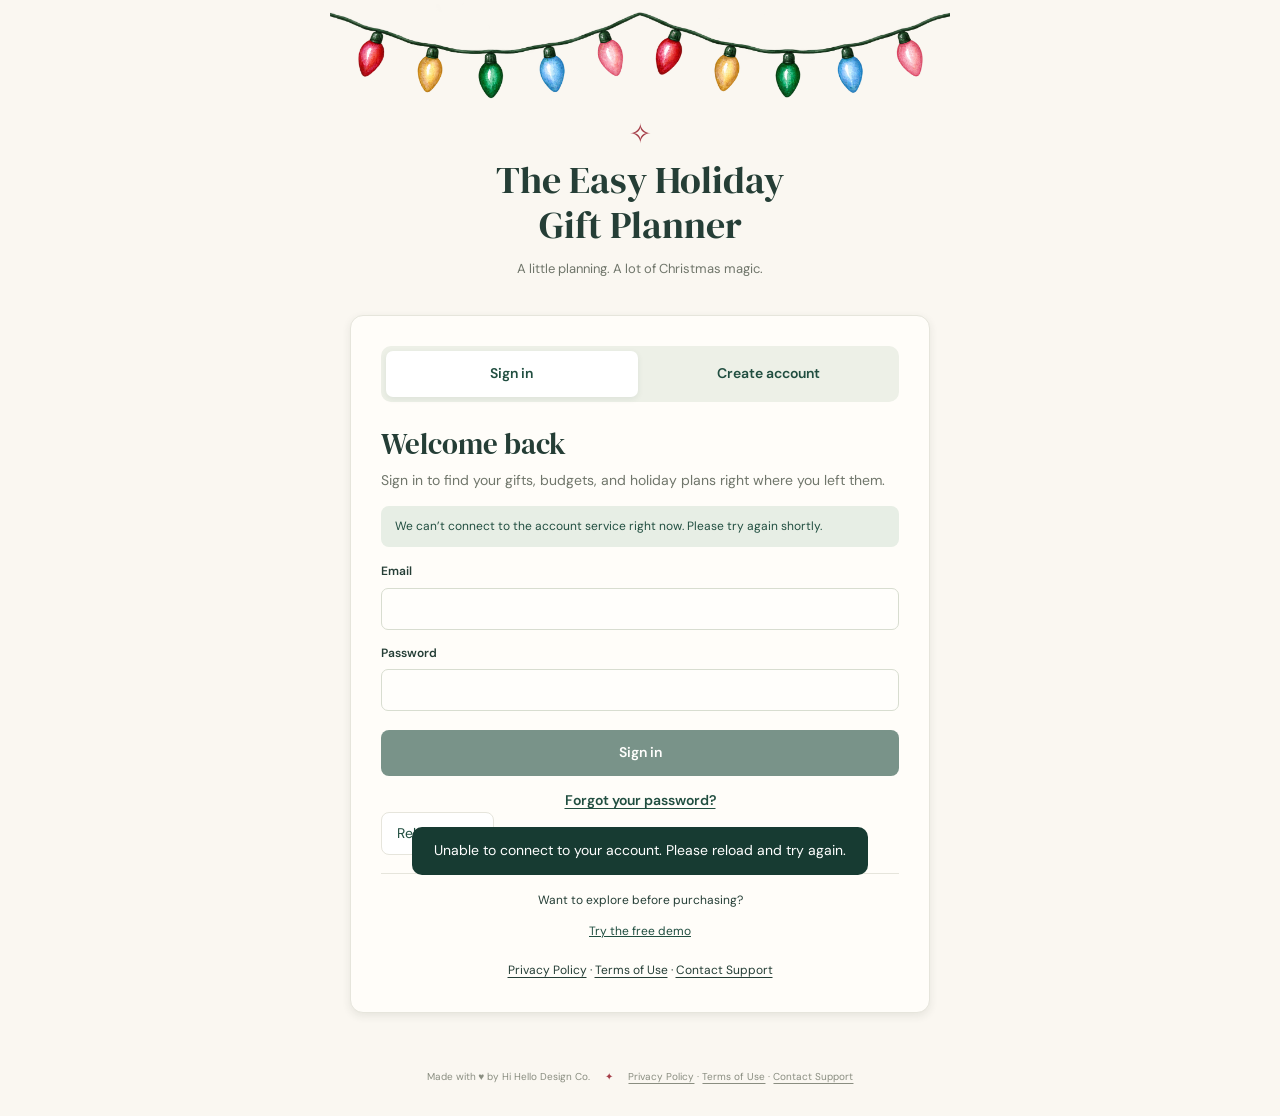
==== commit 6e2d9a59: "Add files via upload" ====
--- a/public/index.html
+++ b/public/index.html
@@ -1,7 +1,7 @@
 <!doctype html>
-<html lang="en"><head><meta charset="utf-8"><meta name="viewport" content="width=device-width,initial-scale=1"><meta name="theme-color" content="#214e40"><meta name="description" content="A little planning. A lot of Christmas magic. Your gifts, holiday budget, and wrapping plans in one beautiful place."><title>The Easy Holiday Gift Planner</title><link rel="manifest" href="manifest.webmanifest"><link rel="apple-touch-icon" href="assets/pwa-icon-192.png"><meta name="apple-mobile-web-app-capable" content="yes"><meta name="apple-mobile-web-app-status-bar-style" content="default"><link rel="stylesheet" href="style.css"><script src="config.js"></script><script src="model.js"></script><script src="app.js" defer></script><script src="pwa-register.js?v=7" defer></script></head><body class="auth-locked">
+<html lang="en"><head><meta charset="utf-8"><meta name="viewport" content="width=device-width,initial-scale=1"><meta name="theme-color" content="#fff5ed"><meta name="description" content="A little planning. A lot of Christmas magic. Your gifts, holiday budget, and wrapping plans in one beautiful place."><title>The Easy Holiday Gift Planner</title><link rel="manifest" href="manifest.webmanifest"><link rel="apple-touch-icon" href="assets/pwa-icon-192.png"><meta name="apple-mobile-web-app-capable" content="yes"><meta name="apple-mobile-web-app-status-bar-style" content="default"><link rel="stylesheet" href="style.css"><script src="config.js"></script><script src="model.js"></script><script src="app.js" defer></script><script src="pwa-register.js?v=11" defer></script><link rel="apple-touch-startup-image" href="assets/startup/iphone-1170x2532.png" media="(device-width: 390px) and (device-height: 844px) and (-webkit-device-pixel-ratio: 3) and (orientation: portrait)"><link rel="apple-touch-startup-image" href="assets/startup/iphone-1290x2796.png" media="(device-width: 430px) and (device-height: 932px) and (-webkit-device-pixel-ratio: 3) and (orientation: portrait)"><link rel="apple-touch-startup-image" href="assets/startup/iphone-1206x2622.png" media="(device-width: 402px) and (device-height: 874px) and (-webkit-device-pixel-ratio: 3) and (orientation: portrait)"><link rel="apple-touch-startup-image" href="assets/startup/iphone-1125x2436.png" media="(device-width: 375px) and (device-height: 812px) and (-webkit-device-pixel-ratio: 3) and (orientation: portrait)"><link rel="apple-touch-startup-image" href="assets/startup/iphone-1242x2688.png" media="(device-width: 414px) and (device-height: 896px) and (-webkit-device-pixel-ratio: 3) and (orientation: portrait)"><link rel="apple-touch-startup-image" href="assets/startup/iphone-1179x2556.png" media="(device-width: 393px) and (device-height: 852px) and (-webkit-device-pixel-ratio: 3) and (orientation: portrait)"><link rel="apple-touch-startup-image" href="assets/startup/iphone-1320x2868.png" media="(device-width: 440px) and (device-height: 956px) and (-webkit-device-pixel-ratio: 3) and (orientation: portrait)"><link rel="apple-touch-startup-image" href="assets/startup/iphone-828x1792.png" media="(device-width: 414px) and (device-height: 896px) and (-webkit-device-pixel-ratio: 2) and (orientation: portrait)"><style id="startup-style">html{background:#fff5ed}#holiday-startup{display:none}@media(display-mode:standalone){#holiday-startup{position:fixed;inset:0;z-index:99999;background:#fff5ed;display:flex;flex-direction:column;align-items:center;justify-content:center;gap:16px;text-align:center;padding:24px;color:#214e40}#holiday-startup img{width:112px;height:112px;object-fit:contain}#holiday-startup strong{font:700 23px/1.3 system-ui,sans-serif}#holiday-startup span{font:italic 15px/1.5 Georgia,serif;color:#a45362}#holiday-startup.is-done{opacity:0;visibility:hidden;transition:opacity .3s,visibility .3s}}@media(prefers-reduced-motion:reduce){#holiday-startup.is-done{transition:none}}</style></head><body class="auth-locked"><div id="holiday-startup" aria-label="Opening Holiday Gift Planner"><img src="assets/pwa-icon-192.png" alt=""><strong>Holiday Gift Planner</strong><span>A little holiday magic is loading…</span></div><script>window.addEventListener("DOMContentLoaded",()=>{const splash=document.getElementById("holiday-startup");if(splash){setTimeout(()=>{splash.classList.add("is-done");setTimeout(()=>splash.remove(),350)},450)}});</script>
 <a class="skip" href="#main">Skip to content</a><aside id="sidebar"><a class="brand" href="#dashboard"><span class="brand-icon">✧</span><span class="brand-name">The Easy Holiday<br><b>Gift Planner</b></span></a><nav aria-label="Main navigation"><a href="#dashboard" data-page="dashboard"><img class="nav-icon" src="assets/dashboard-icon.png" alt="" aria-hidden="true"> Dashboard</a><a href="#gifts" data-page="gifts"><img class="nav-icon" src="assets/gift-log.png" alt="" aria-hidden="true"> Gift log <small id="gift-count"></small></a><a href="#setup" data-page="setup"><img class="nav-icon" src="assets/setup-icon.png" alt="" aria-hidden="true"> Setup & budget</a><a href="#account" data-page="account"><img class="nav-icon" src="assets/account-icon.png" alt="" aria-hidden="true"> Account & backups</a></nav><div class="sidebar-note"><span>✶</span><p>More thoughtful giving.<br>Less last-minute rushing.</p></div><div class="save-state" id="save-state" role="status">Opening your planner…</div><div class="side-bottom">Made for a little peace & joy.</div></aside>
-<div class="shell"><header class="topbar"><div><span class="eyebrow">YOUR COZY CHRISTMAS COMPANION</span><span id="mode-pill" class="pill"></span></div><div class="topbar-actions"><button type="button" id="install-app-button" class="install-app-button" hidden><span>&#11123;</span> Install App</button><button class="primary" data-action="add">＋ Add a gift</button></div></header><main id="main" tabindex="-1"></main><footer>Made with ♥ by Hi Hello Design Co. <span>✦</span> <a href="#privacy" data-legal="privacy">Privacy Policy</a> · <a href="#terms" data-legal="terms">Terms of Use</a> · <a href="mailto:nichole@hihellodesign.com">Contact Support</a></footer></div>
+<div class="shell"><header class="topbar"><div><span class="eyebrow">YOUR COZY CHRISTMAS COMPANION</span><span id="mode-pill" class="pill"></span></div><div class="topbar-actions"><button type="button" id="install-app-button" class="install-app-button" hidden><svg class="install-button-icon" xmlns="http://www.w3.org/2000/svg" width="17" height="17" viewBox="0 0 24 24" fill="none" stroke="currentColor" stroke-width="2" stroke-linecap="round" stroke-linejoin="round" aria-hidden="true" focusable="false"><path d="M12 3v12"/><path d="m7 10 5 5 5-5"/><path d="M5 17v3h14v-3"/></svg><span class="install-button-label">Install App</span></button><button class="primary" data-action="add">＋ Add a gift</button></div></header><main id="main" tabindex="-1"></main><footer>Made with ♥ by Hi Hello Design Co. <span>✦</span> <a href="#privacy" data-legal="privacy">Privacy Policy</a> · <a href="#terms" data-legal="terms">Terms of Use</a> · <a href="mailto:nichole@hihellodesign.com">Contact Support</a></footer></div>
 <dialog id="install-help-dialog" aria-labelledby="install-help-title"><div class="modal-head"><div><span class="eyebrow">TAKE YOUR PLANNER WITH YOU</span><h2 id="install-help-title">Add to Home Screen</h2></div><button type="button" class="icon-button" id="install-help-close" aria-label="Close instructions">×</button></div><div id="install-help-content"></div><div class="modal-footer"><button type="button" class="primary" id="install-help-done">Got it!</button></div></dialog><dialog id="gift-dialog"><form id="gift-form"><div class="modal-head"><div><span class="eyebrow">SOMETHING JUST FOR THEM</span><h2 id="gift-title">Add a Gift</h2></div><button type="button" class="icon-button" data-close aria-label="Close gift form">×</button></div><input type="hidden" name="id"><div class="form-grid"><label>Recipient name<input name="recipient" required maxlength="100" placeholder="Who is it for?" autocomplete="off"></label><label>Category<select name="category" required></select></label><label class="wide">Gift<input name="name" required maxlength="200" placeholder="A thoughtful little something…"></label><label>Gift type<select name="type"><option value="gift">Present</option><option value="stocking">Stocking stuffer</option></select></label><label>Buy by (optional)<input type="date" name="buyBy"></label><label>Gift cost ($)<input type="number" name="cost" min="0" max="1000000" step="0.01" placeholder="Not priced yet"></label><label>Shipping cost ($)<input type="number" name="shipping" min="0" max="1000000" step="0.01" value="0"></label><label>Delivery option<select name="delivery"><option value="in-person">In-person</option><option value="shipped">Shipped</option></select></label><label>Gift status<select name="status"><option value="not wrapped">Not wrapped</option><option value="wrapped">Wrapped</option><option value="shipped">Shipped</option></select></label><label class="check-label wide"><input type="checkbox" name="purchased"> Purchased <span>Count this gift and its shipping cost in spending.</span></label><label class="wide">Recipient address<textarea name="address" rows="2" maxlength="1000" placeholder="Mailing address, if shipping"></textarea></label><label class="wide">Product or tracking link<input type="url" name="link" placeholder="https://example.com/item" pattern="https?://.+" title="Enter a complete http:// or https:// link" maxlength="2000"></label><label class="wide">Notes<textarea name="notes" rows="2" maxlength="2000" placeholder="Size, favorite color, hiding spot…"></textarea></label></div><p id="gift-error" role="alert" class="error"></p><div class="modal-footer"><button type="button" class="ghost" data-close>Cancel</button><button class="primary" type="submit">Save gift</button></div></form></dialog>
 <dialog id="category-dialog"><form id="category-delete-form"><h2>Move gifts before deleting</h2><p id="category-delete-message"></p><label>Move these gifts to<select id="category-reassign" required></select></label><div class="modal-footer"><button type="button" class="ghost" data-close>Cancel</button><button type="submit" class="danger">Move gifts & delete category</button></div></form></dialog><dialog id="password-dialog"><form id="password-form"><h2>A fresh password</h2><label>New password<input type="password" name="password" autocomplete="new-password" minlength="8" required></label><p id="password-error" class="error" role="alert"></p><div class="modal-footer"><button class="primary" type="submit">Update password</button></div></form></dialog><div id="toast" role="status"></div><input type="file" id="restore-file" accept="application/json,.json" hidden>
 </body></html>
--- a/public/style.css
+++ b/public/style.css
@@ -122,3 +122,7 @@
  .topbar .topbar-actions > button{flex:1 1 0;min-width:0;white-space:nowrap;text-align:center;padding:11px 6px;font-size:clamp(11px,3.2vw,14px)}
  .topbar .topbar-actions > button[hidden]{display:none!important}
 }
+
+/* v10: consistent, font-independent PWA install icon */
+.install-app-button{display:inline-flex;align-items:center;justify-content:center;gap:6px}
+.install-button-icon{display:block;width:17px;height:17px;flex-shrink:0}
